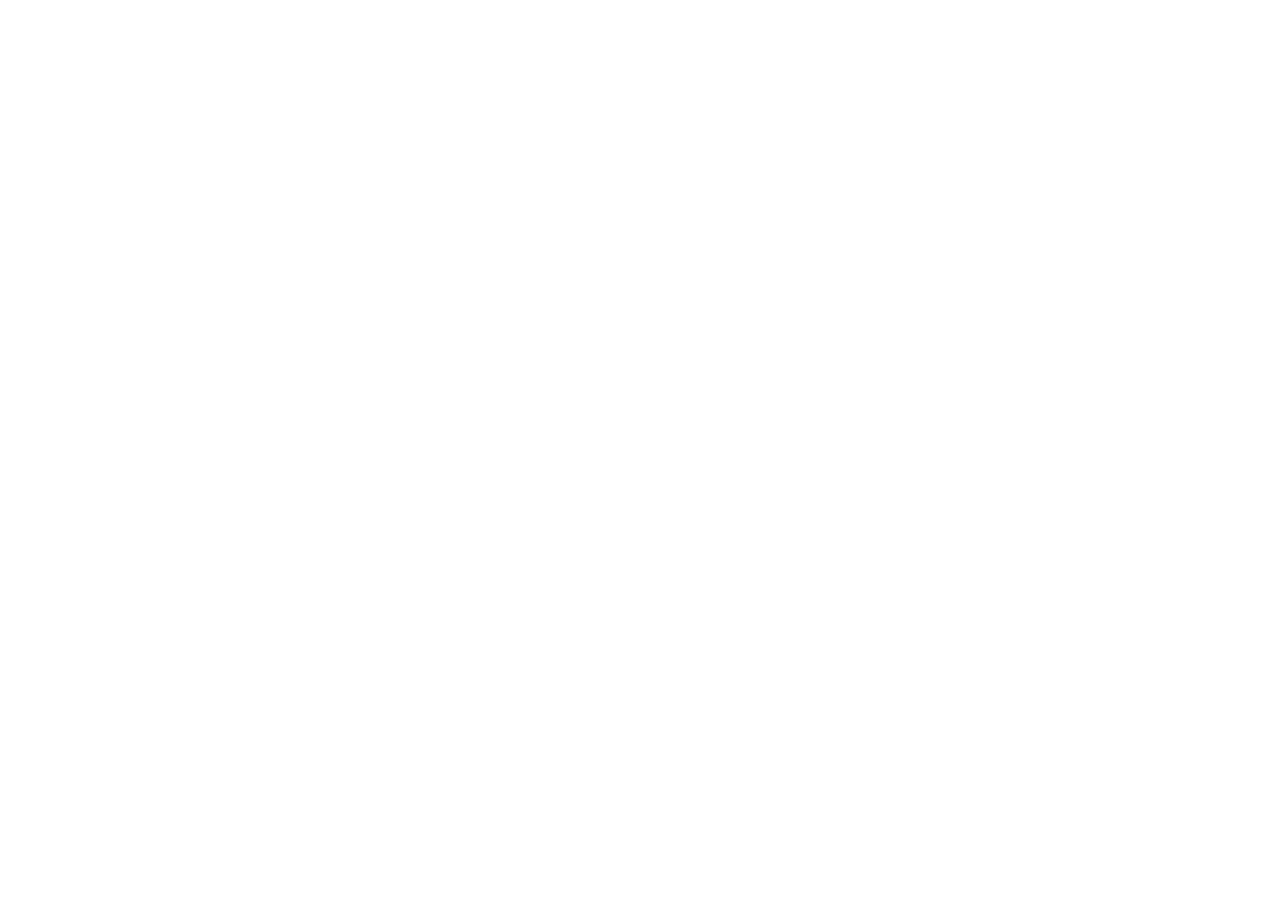
==== html/index.html @ b405eb26 "what???" ====
<!DOCTYPE html>
<html>
  <head>
    <meta charset="UTF-8">
    <title>Green-Gray Themed Blog</title>
    <style>
      /* TO_REPLACE */
    </style>
  </head>
  <body>
    <div id="contentttt"></div>
    <script src="https://cdn.jsdelivr.net/npm/marked/marked.min.js"></script>
    <script>
      document.getElementById('contentttt').innerHTML =
      marked.parse(`# Laevaque sed redit

## Precando pinus Arethusa frigora in currum faciem

Lorem markdownum fides, adspice et plagae disiecit poena. Qui huius Iovi, quae
tuentes suos pro ab vacat. Puduit iras genitore tectis inpedienda agnorunt neque
Eurylochum viros.

> Care est clamor interea? Vota lustrat aderat cum quam. Est duorum et isse non
> interiit cani; loco magnus credidit, dum fugit arva freto.

## Orbem inane erit pectora digitosque dextra dicere

Opto Minyis. Liriope tu quae haeret huic, brevissima rustica medullas litora:
populo **una veniam** erigitur caruisse Caicus. Ipsam puerum amasse sequitur
levem. Cava vix adeo mentem?

    dvd_yobibyte.degaussShell = installTextSdk;
    var microcomputer_commercial_name = 3 + grayscale.recursiveBare(
            nybble_flood_only);
    retina_troll_trash.ieeeCross = configurationHdd;
    pdfGigabyteSystem(opticalPython + eps, 89 - isaCrt + acl, apache);

## Terrae in aetheriis sanguine Pindo

Cytherea quae vulnera, et est cantu firmat fieretque *mansit*, templis dextera!
Tollere vulneribus caput, eas reddunt [ornum
summoque](http://urbes-et.net/sunthac) vulgarunt facientes, epulae retro, **tuam
velatam**.

<img src="https://i.imgur.com/tWYDQP7.jpeg" alt="momoma" style="width: 200px;">

> Ac **non**, semper curis, ipse dat iam fraxinus galea moves cum. Et licet
> Iuppiter pervia, ebur nutrici anguem venabula animo manus, Cancrum nitebant.
> Et ortu Iuppiter prendere recipit, suas metum temperat, tollit aut prospicit
> sortem, moriens. Terrae et ecce genetrice tempus mortis inque annosae aure
> meque, iura hoc mihi petita, in.

Est ego iactatis caduca ripa inmunis **non**! Vertice non quod Iuno sit **cum
tellus**, Almo quod? Bracchia tantis Iove Ledam iniuste [altoque
ni](http://www.sed-gerunt.org/) narrat, celeberrimus quae virginea simul. Pati
**differt** artus, est pete ut, sororum Baucis; Curibus validos et.

      `);
    </script>
    <!-- <div class="header">
      <h1>Green-Gray Themed Blog</h1>
    </div>
    <div class="content">
      <article>
        <h2>First Blog Post</h2>
        <p>Lorem ipsum dolor sit amet, consectetur adipiscing elit. Morbi consectetur aliquet turpis, eget rhoncus diam lobortis et. Aenean mattis dolor eget libero elementum, a semper velit aliquet. Nunc bibendum lacinia nunc, non tristique dolor egestas non. Cras a arcu vel elit pharetra ultricies. In facilisis, dui eu pharetra fermentum, libero enim mollis lorem, eu consectetur leo orci non odio. Donec bibendum aliquet nisl ac pretium. Integer eu magna in sapien pulvinar bibendum sed eget ante. Integer rhoncus eu felis non dictum.
        </p>
      </article>
      <article>
        <h2>Second Blog Post</h2>
        <p>Etiam Mauris velit, sagittis at augue quis, vehicula dictum orci. Mauris sollicitudin congue enim, eget scelerisque nisl malesuada quis. Aliquam mollis lacus id quam dictum congue. Aliquam dictum nisi nec eros venenatis commodo. Quisque auctor vestibulum augue a gravida. Pellentesque blandit ipsum dictum urna rhoncus, ut auctor dui suscipit. Duis vel scelerisque magna, ut tempor mi. Morbi sit amet venenatis metus. Fusce vel odio dapibus, eleifend magna a, pulvinar lacus. Fusce facilisis sapien quam. Cras ultrices nec quam at tincidunt. Donec eget malesuada lectus.</p>
      </article>
      <article>
        <h2>Third Blog Post</h2>
        <p>Donec luctus, est eu vestibulum euismod, felis metus blandit lorem, quis lobortis ipsum ante sit amet magna. Fusce auctor tortor magna, sed consectetur nisi hendrerit vel. Sed imperdiet eget sapien id tincidunt. Nullam sapien magna, tristique at congue et, bibendum vitae urna. Cras molestie gravida magna, nec dictum dolor semper eu. Maecenas ante elit, pretium euismod massa sit amet, blandit bibendum justo. Nunc euismod urna sed vestibulum consequat.</p>
      </article>
    </div>
    <div class="footer">
      <p>Green-Gray Themed Blog &copy; 2021</p>
    </div> -->
  </body>
</html>
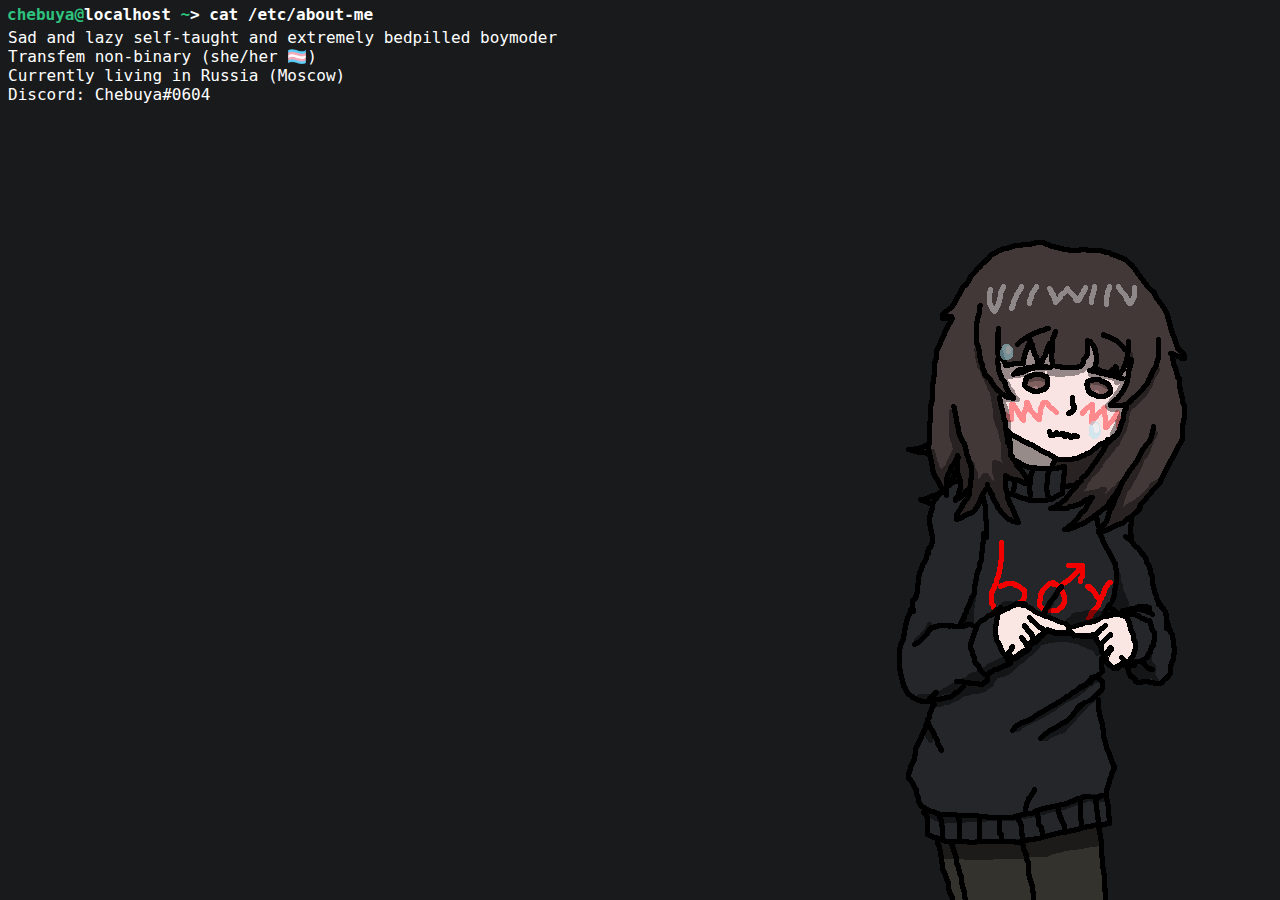
==== commit 3d5b1737: "finally did basic file serving" ====
--- a/html/index.html
+++ b/html/index.html
@@ -2,81 +2,33 @@
 <html>
   <head>
     <meta charset="UTF-8">
-    <title>Green-Gray Themed Blog</title>
-    <style>
-      /* TO_REPLACE */
-    </style>
+    <meta name="viewport" content="width=device-width, initial-scale=1">
+    <title>awwwwwww</title>
+    <link rel="icon" href="./favicon.ico">
+    <link rel="stylesheet" href="style.css">
+    <meta name="color-scheme" content="dark">
   </head>
   <body>
-    <div id="contentttt"></div>
-    <script src="https://cdn.jsdelivr.net/npm/marked/marked.min.js"></script>
+    <h3 id="user">chebuya@<span id="hostname">localhost</span> ~<span id="arrow">> cat /etc/about-me</span></h3>
+    <img id="boymoder" src="boymoder.png" alt="Boymoder">
+    <div id="about_me">Sad and lazy self-taught and extremely bedpilled boymoder
+Transfem non-binary (she/her 🏳️‍⚧️)
+Currently living in Russia (Moscow)
+Discord: Chebuya#0604
+    </div>
     <script>
-      document.getElementById('contentttt').innerHTML =
-      marked.parse(`# Laevaque sed redit
+        const head = document.querySelector('head');
 
-## Precando pinus Arethusa frigora in currum faciem
+        function handleMutation() {
+          const darkreaderSelector = 'meta[name="darkreader"]';
+          if (head.querySelector(darkreaderSelector)) {
+            document.body.style.background = "none";
+          };
+        };
 
-Lorem markdownum fides, adspice et plagae disiecit poena. Qui huius Iovi, quae
-tuentes suos pro ab vacat. Puduit iras genitore tectis inpedienda agnorunt neque
-Eurylochum viros.
-
-> Care est clamor interea? Vota lustrat aderat cum quam. Est duorum et isse non
-> interiit cani; loco magnus credidit, dum fugit arva freto.
-
-## Orbem inane erit pectora digitosque dextra dicere
-
-Opto Minyis. Liriope tu quae haeret huic, brevissima rustica medullas litora:
-populo **una veniam** erigitur caruisse Caicus. Ipsam puerum amasse sequitur
-levem. Cava vix adeo mentem?
-
-    dvd_yobibyte.degaussShell = installTextSdk;
-    var microcomputer_commercial_name = 3 + grayscale.recursiveBare(
-            nybble_flood_only);
-    retina_troll_trash.ieeeCross = configurationHdd;
-    pdfGigabyteSystem(opticalPython + eps, 89 - isaCrt + acl, apache);
-
-## Terrae in aetheriis sanguine Pindo
-
-Cytherea quae vulnera, et est cantu firmat fieretque *mansit*, templis dextera!
-Tollere vulneribus caput, eas reddunt [ornum
-summoque](http://urbes-et.net/sunthac) vulgarunt facientes, epulae retro, **tuam
-velatam**.
-
-<img src="https://i.imgur.com/tWYDQP7.jpeg" alt="momoma" style="width: 200px;">
-
-> Ac **non**, semper curis, ipse dat iam fraxinus galea moves cum. Et licet
-> Iuppiter pervia, ebur nutrici anguem venabula animo manus, Cancrum nitebant.
-> Et ortu Iuppiter prendere recipit, suas metum temperat, tollit aut prospicit
-> sortem, moriens. Terrae et ecce genetrice tempus mortis inque annosae aure
-> meque, iura hoc mihi petita, in.
-
-Est ego iactatis caduca ripa inmunis **non**! Vertice non quod Iuno sit **cum
-tellus**, Almo quod? Bracchia tantis Iove Ledam iniuste [altoque
-ni](http://www.sed-gerunt.org/) narrat, celeberrimus quae virginea simul. Pati
-**differt** artus, est pete ut, sororum Baucis; Curibus validos et.
-
-      `);
+        handleMutation();
+        
+        new MutationObserver(handleMutation).observe(head, { childList: true });
     </script>
-    <!-- <div class="header">
-      <h1>Green-Gray Themed Blog</h1>
-    </div>
-    <div class="content">
-      <article>
-        <h2>First Blog Post</h2>
-        <p>Lorem ipsum dolor sit amet, consectetur adipiscing elit. Morbi consectetur aliquet turpis, eget rhoncus diam lobortis et. Aenean mattis dolor eget libero elementum, a semper velit aliquet. Nunc bibendum lacinia nunc, non tristique dolor egestas non. Cras a arcu vel elit pharetra ultricies. In facilisis, dui eu pharetra fermentum, libero enim mollis lorem, eu consectetur leo orci non odio. Donec bibendum aliquet nisl ac pretium. Integer eu magna in sapien pulvinar bibendum sed eget ante. Integer rhoncus eu felis non dictum.
-        </p>
-      </article>
-      <article>
-        <h2>Second Blog Post</h2>
-        <p>Etiam Mauris velit, sagittis at augue quis, vehicula dictum orci. Mauris sollicitudin congue enim, eget scelerisque nisl malesuada quis. Aliquam mollis lacus id quam dictum congue. Aliquam dictum nisi nec eros venenatis commodo. Quisque auctor vestibulum augue a gravida. Pellentesque blandit ipsum dictum urna rhoncus, ut auctor dui suscipit. Duis vel scelerisque magna, ut tempor mi. Morbi sit amet venenatis metus. Fusce vel odio dapibus, eleifend magna a, pulvinar lacus. Fusce facilisis sapien quam. Cras ultrices nec quam at tincidunt. Donec eget malesuada lectus.</p>
-      </article>
-      <article>
-        <h2>Third Blog Post</h2>
-        <p>Donec luctus, est eu vestibulum euismod, felis metus blandit lorem, quis lobortis ipsum ante sit amet magna. Fusce auctor tortor magna, sed consectetur nisi hendrerit vel. Sed imperdiet eget sapien id tincidunt. Nullam sapien magna, tristique at congue et, bibendum vitae urna. Cras molestie gravida magna, nec dictum dolor semper eu. Maecenas ante elit, pretium euismod massa sit amet, blandit bibendum justo. Nunc euismod urna sed vestibulum consequat.</p>
-      </article>
-    </div>
-    <div class="footer">
-      <p>Green-Gray Themed Blog &copy; 2021</p>
-    </div> -->
   </body>
 </html>--- a/html/style.css
+++ b/html/style.css
@@ -0,0 +1,45 @@
+html, body {
+  font-family: monospace;
+  margin: 0;
+  background-color: #181a1b;
+}
+
+#user {
+  margin-top: 5px !important;
+  color: #2ec27e;
+  margin-left: 7px;
+  font-size: 16px;
+}
+
+#hostname {
+  color: #ffffff;
+}
+
+#arrow {
+  color: #ffffff
+}
+
+#boymoder {
+  position: fixed;
+  right: 6.5%;
+  max-width: 40%;
+  bottom: 0;
+  margin: 0;
+}
+
+#about_me {
+  position: absolute;
+  white-space: pre-wrap;
+  margin: 0;
+  margin-left: 8px;
+  margin-top: -12px;
+  font-size: 16px;
+  color: #ffffff;
+}
+
+pre {
+  display:inline-block;
+  margin:0;
+  border: 0px solid;
+  color: rgb(60, 54, 54);
+}
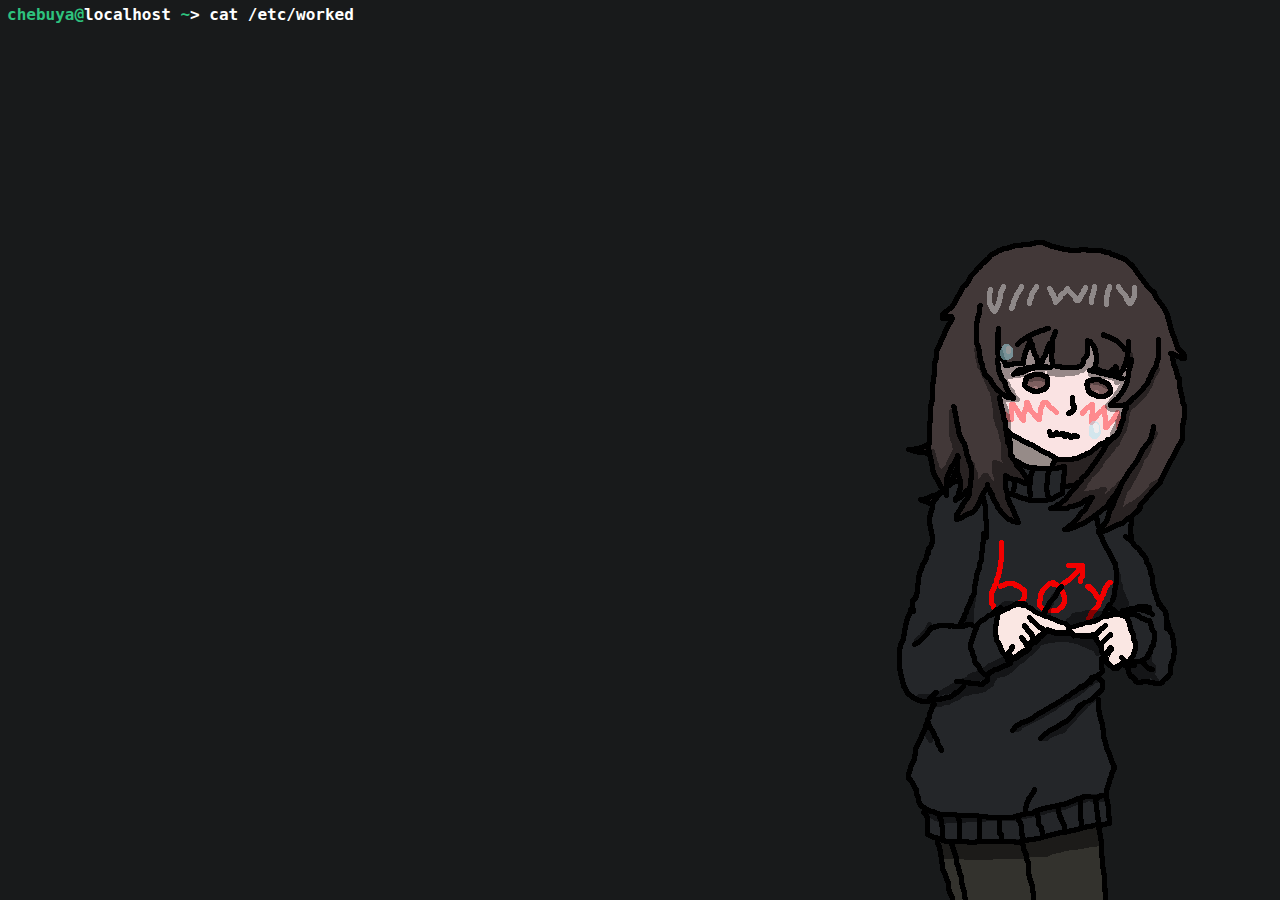
==== commit 0e19385e: "basic markdown" ====
--- a/html/index.html
+++ b/html/index.html
@@ -9,13 +9,9 @@
     <meta name="color-scheme" content="dark">
   </head>
   <body>
-    <h3 id="user">chebuya@<span id="hostname">localhost</span> ~<span id="arrow">> cat /etc/about-me</span></h3>
     <img id="boymoder" src="boymoder.png" alt="Boymoder">
-    <div id="about_me">Sad and lazy self-taught and extremely bedpilled boymoder
-Transfem non-binary (she/her 🏳️‍⚧️)
-Currently living in Russia (Moscow)
-Discord: Chebuya#0604
-    </div>
+    <h3 class="blog_entry">chebuya@<span class="hostname">localhost</span> ~<span class="arrow">> cat /etc/worked</span></h3>
+    
     <script>
         const head = document.querySelector('head');
 
--- a/html/style.css
+++ b/html/style.css
@@ -4,18 +4,18 @@
   background-color: #181a1b;
 }
 
-#user {
+.blog_entry {
   margin-top: 5px !important;
   color: #2ec27e;
   margin-left: 7px;
   font-size: 16px;
 }
 
-#hostname {
+.hostname {
   color: #ffffff;
 }
 
-#arrow {
+.arrow {
   color: #ffffff
 }
 
@@ -27,16 +27,6 @@
   margin: 0;
 }
 
-#about_me {
-  position: absolute;
-  white-space: pre-wrap;
-  margin: 0;
-  margin-left: 8px;
-  margin-top: -12px;
-  font-size: 16px;
-  color: #ffffff;
-}
-
 pre {
   display:inline-block;
   margin:0;
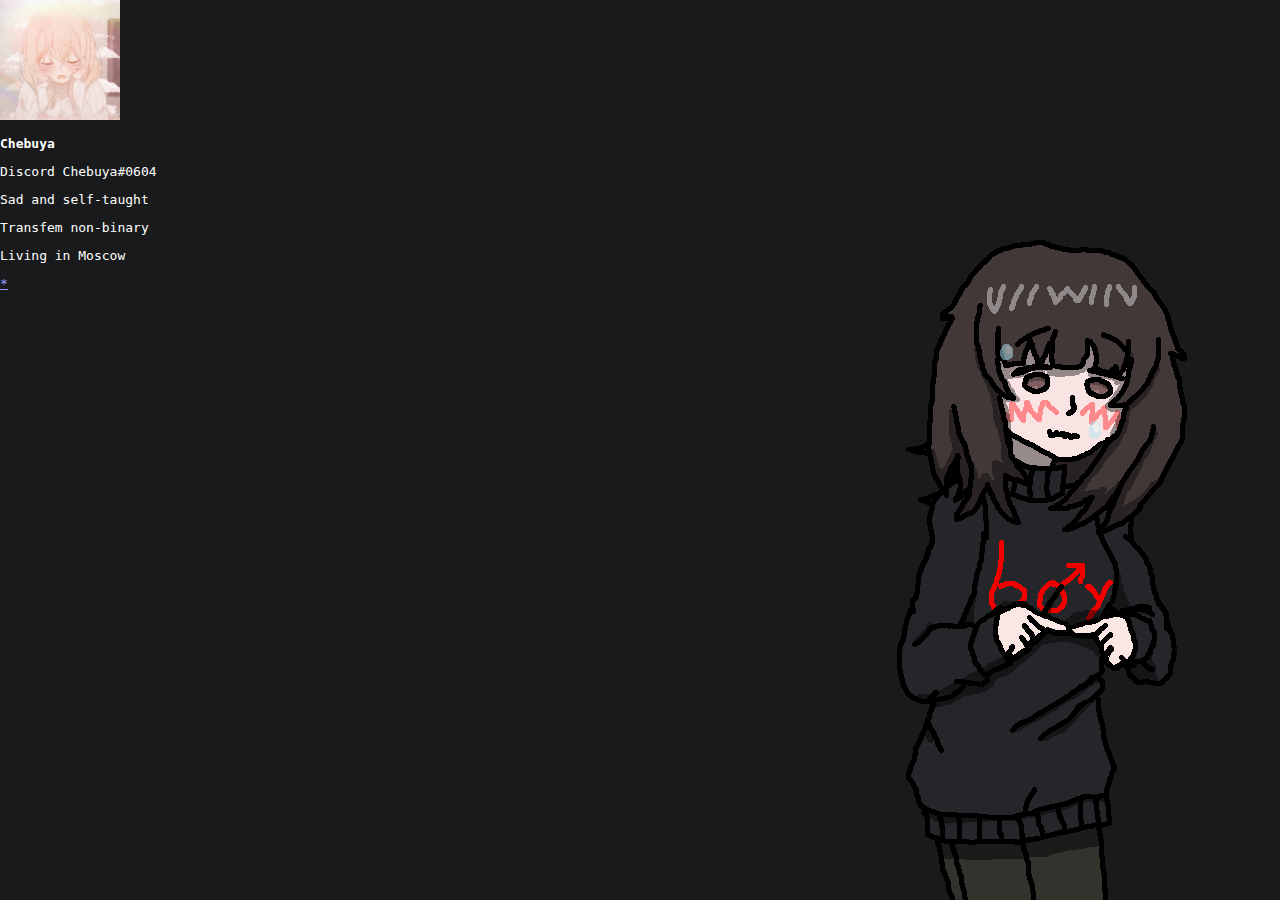
==== commit 63d894ae: "mda" ====
--- a/html/index.html
+++ b/html/index.html
@@ -1,6 +1,6 @@
 <!DOCTYPE html>
 <html>
-  <head>
+  <head>  
     <meta charset="UTF-8">
     <meta name="viewport" content="width=device-width, initial-scale=1">
     <title>awwwwwww</title>
@@ -9,9 +9,26 @@
     <meta name="color-scheme" content="dark">
   </head>
   <body>
+    <div id="blog">
+      <div id="about">
+        <img src="avatar.png" alt="pfp" id="avatar" width="120">
+        <p id="nickname"><b>Chebuya</b></p>
+        <p class="text">Discord Chebuya#0604</p>
+        <p class="text">Sad and self-taught</p>
+        <p class="text">Transfem non-binary</p>
+        <p class="text">Living in Moscow</p>
+      </div>
+      <div id="line"></div>
+      <div id="posts">
+        <!-- BLOG_POSTS -->
+      </div>
+    </div>
     <img id="boymoder" src="boymoder.png" alt="Boymoder">
-    <h3 class="blog_entry">chebuya@<span class="hostname">localhost</span> ~<span class="arrow">> cat /etc/worked</span></h3>
-    
+    <div id="resources">
+      <!-- <a href="https://google.com">[About me]</a> -->
+      <!-- <a href="https://google.com">[Contacts]</a> -->
+      <a href="http://localhost:8787/login">*</a>
+    </div>
     <script>
         const head = document.querySelector('head');
 
--- a/html/style.css
+++ b/html/style.css
@@ -9,6 +9,10 @@
   color: #2ec27e;
   margin-left: 7px;
   font-size: 16px;
+}
+
+.blog_posts {
+  margin-left: 7px;
 }
 
 .hostname {
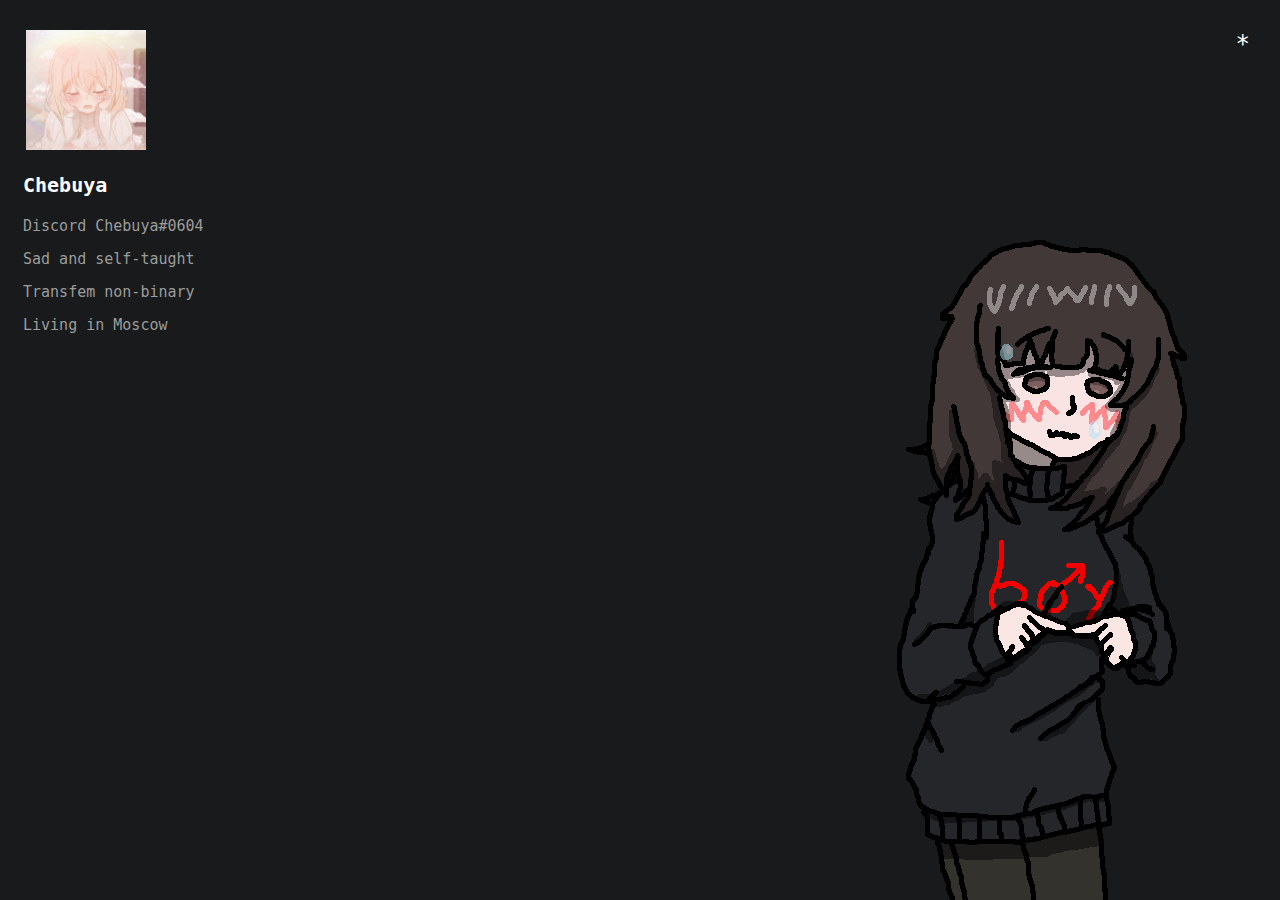
==== commit 8ad7d83b: "basic markdown editor (added to mod.rs)" ====
--- a/html/index.html
+++ b/html/index.html
@@ -25,9 +25,7 @@
     </div>
     <img id="boymoder" src="boymoder.png" alt="Boymoder">
     <div id="resources">
-      <!-- <a href="https://google.com">[About me]</a> -->
-      <!-- <a href="https://google.com">[Contacts]</a> -->
-      <a href="http://localhost:8787/login">*</a>
+      <a href="http://localhost:8787/editor">*</a>
     </div>
     <script>
         const head = document.querySelector('head');
--- a/html/style.css
+++ b/html/style.css
@@ -1,39 +1,89 @@
-html, body {
+html,
+body {
   font-family: monospace;
-  margin: 0;
   background-color: #181a1b;
+  scrollbar-width: none
 }
 
-.blog_entry {
-  margin-top: 5px !important;
-  color: #2ec27e;
-  margin-left: 7px;
-  font-size: 16px;
+::-webkit-scrollbar {
+  display: none;
 }
 
-.blog_posts {
-  margin-left: 7px;
+#blog {
+  max-width: 1080px;
+  margin-top: 30px;
+  margin-left: 15px;
+  display: flex;
 }
 
-.hostname {
-  color: #ffffff;
+#about {
+  margin-right: 30px;
 }
 
-.arrow {
-  color: #ffffff
+#about #avatar {
+  margin-left: 3px;
+}
+
+#about #nickname {
+  font-size: 20px;
+}
+
+#about .text {
+  font-size: 15px;
+  color: #9c9c9c;
+}
+
+.post {
+  margin-bottom: 5%;
+  font-size: 24px;
+}
+
+.post a {
+  text-decoration: none;
+  color: white;
+}
+
+.date {
+  margin-top: 3px;
+  font-size: 15px;
+  color: #9c9c9c;;
 }
 
 #boymoder {
   position: fixed;
   right: 6.5%;
-  max-width: 40%;
+  max-width: 30%;
   bottom: 0;
   margin: 0;
 }
 
-pre {
-  display:inline-block;
-  margin:0;
-  border: 0px solid;
-  color: rgb(60, 54, 54);
+#resources {
+  position: absolute;
+  top: 0;
+  right: 0;
+  margin-top: 30px;
+  margin-right: 30px;
+  font-size: 20px;
 }
+
+#resources a {
+  color: white;
+  text-decoration: none;
+  font-size: 24px
+}
+
+@media only screen and (max-width: 600px) {
+  #blog {
+    width: 300px;
+    justify-content: left;
+    display: block;
+  }
+
+  .post {
+    font-size: 16px;
+  }
+
+  .date {
+    margin-left: 21px;
+  }
+}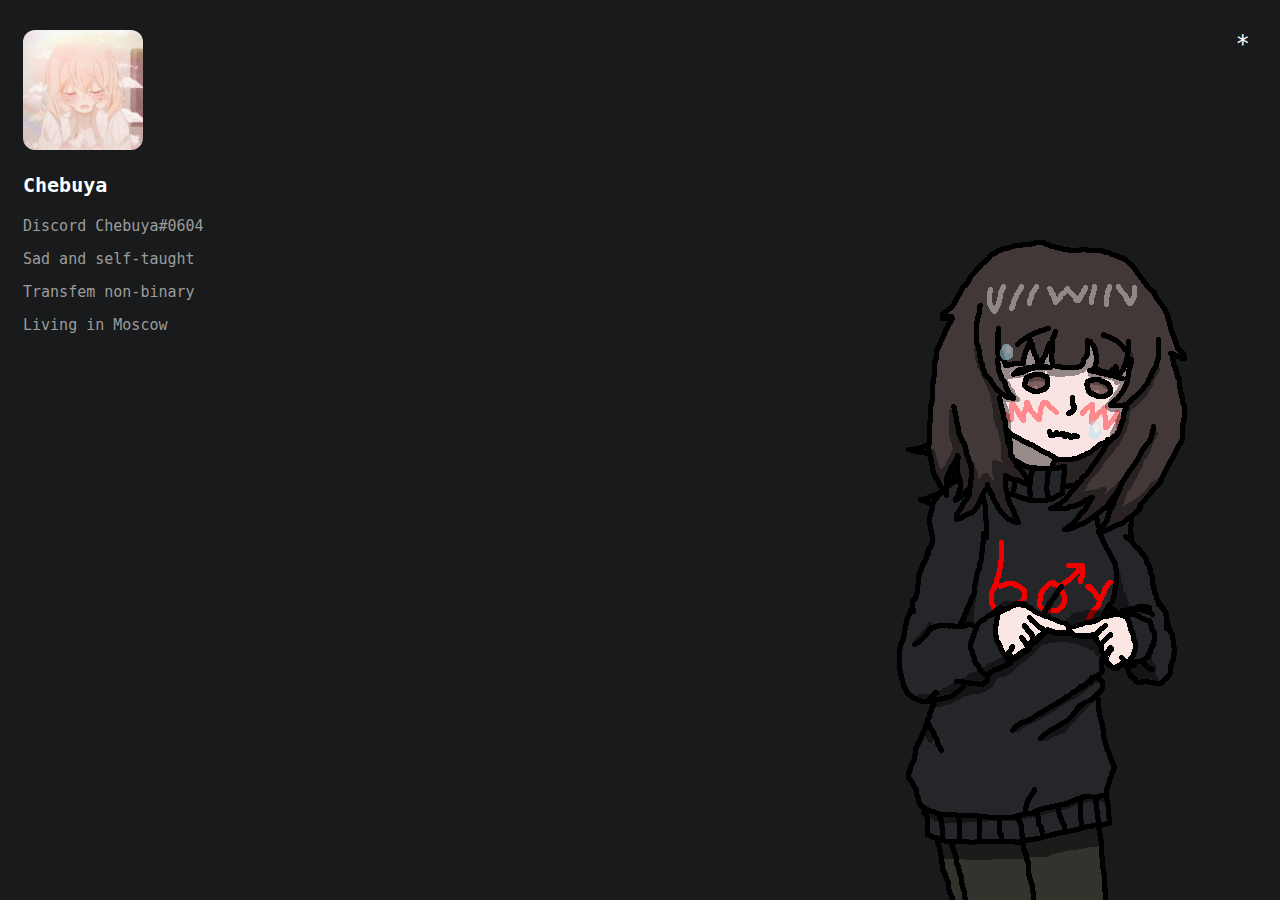
==== commit 075a9488: "finally" ====
--- a/html/index.html
+++ b/html/index.html
@@ -21,11 +21,20 @@
       <div id="line"></div>
       <div id="posts">
         <!-- BLOG_POSTS -->
+        <!-- <div class="post">
+          <a href="http://localhost:8787/post/cloudflare-workers">
+            <strong>
+              About cloudflare workers
+            </strong>
+          </a>
+          <p class="date">May 2023</p>
+        </div> -->
       </div>
     </div>
+    <!-- <iframe src="http://localhost:9999/editor.html" frameborder="0" style="border:0; width:600%; height: 300px;"></iframe> -->
     <img id="boymoder" src="boymoder.png" alt="Boymoder">
     <div id="resources">
-      <a href="http://localhost:8787/editor">*</a>
+      <a href="https://chebuya.nyakawaii.link/editor.html">*</a>
     </div>
     <script>
         const head = document.querySelector('head');
--- a/html/style.css
+++ b/html/style.css
@@ -21,7 +21,8 @@
 }
 
 #about #avatar {
-  margin-left: 3px;
+  border-radius: 10%;
+  /* margin-left: 5px; */
 }
 
 #about #nickname {
@@ -63,13 +64,16 @@
   right: 0;
   margin-top: 30px;
   margin-right: 30px;
-  font-size: 20px;
+  padding: 0;
+  font-smooth: always;
 }
 
 #resources a {
+  margin: 0;
+  padding: 0;
   color: white;
   text-decoration: none;
-  font-size: 24px
+  font-size: 24px;
 }
 
 @media only screen and (max-width: 600px) {
